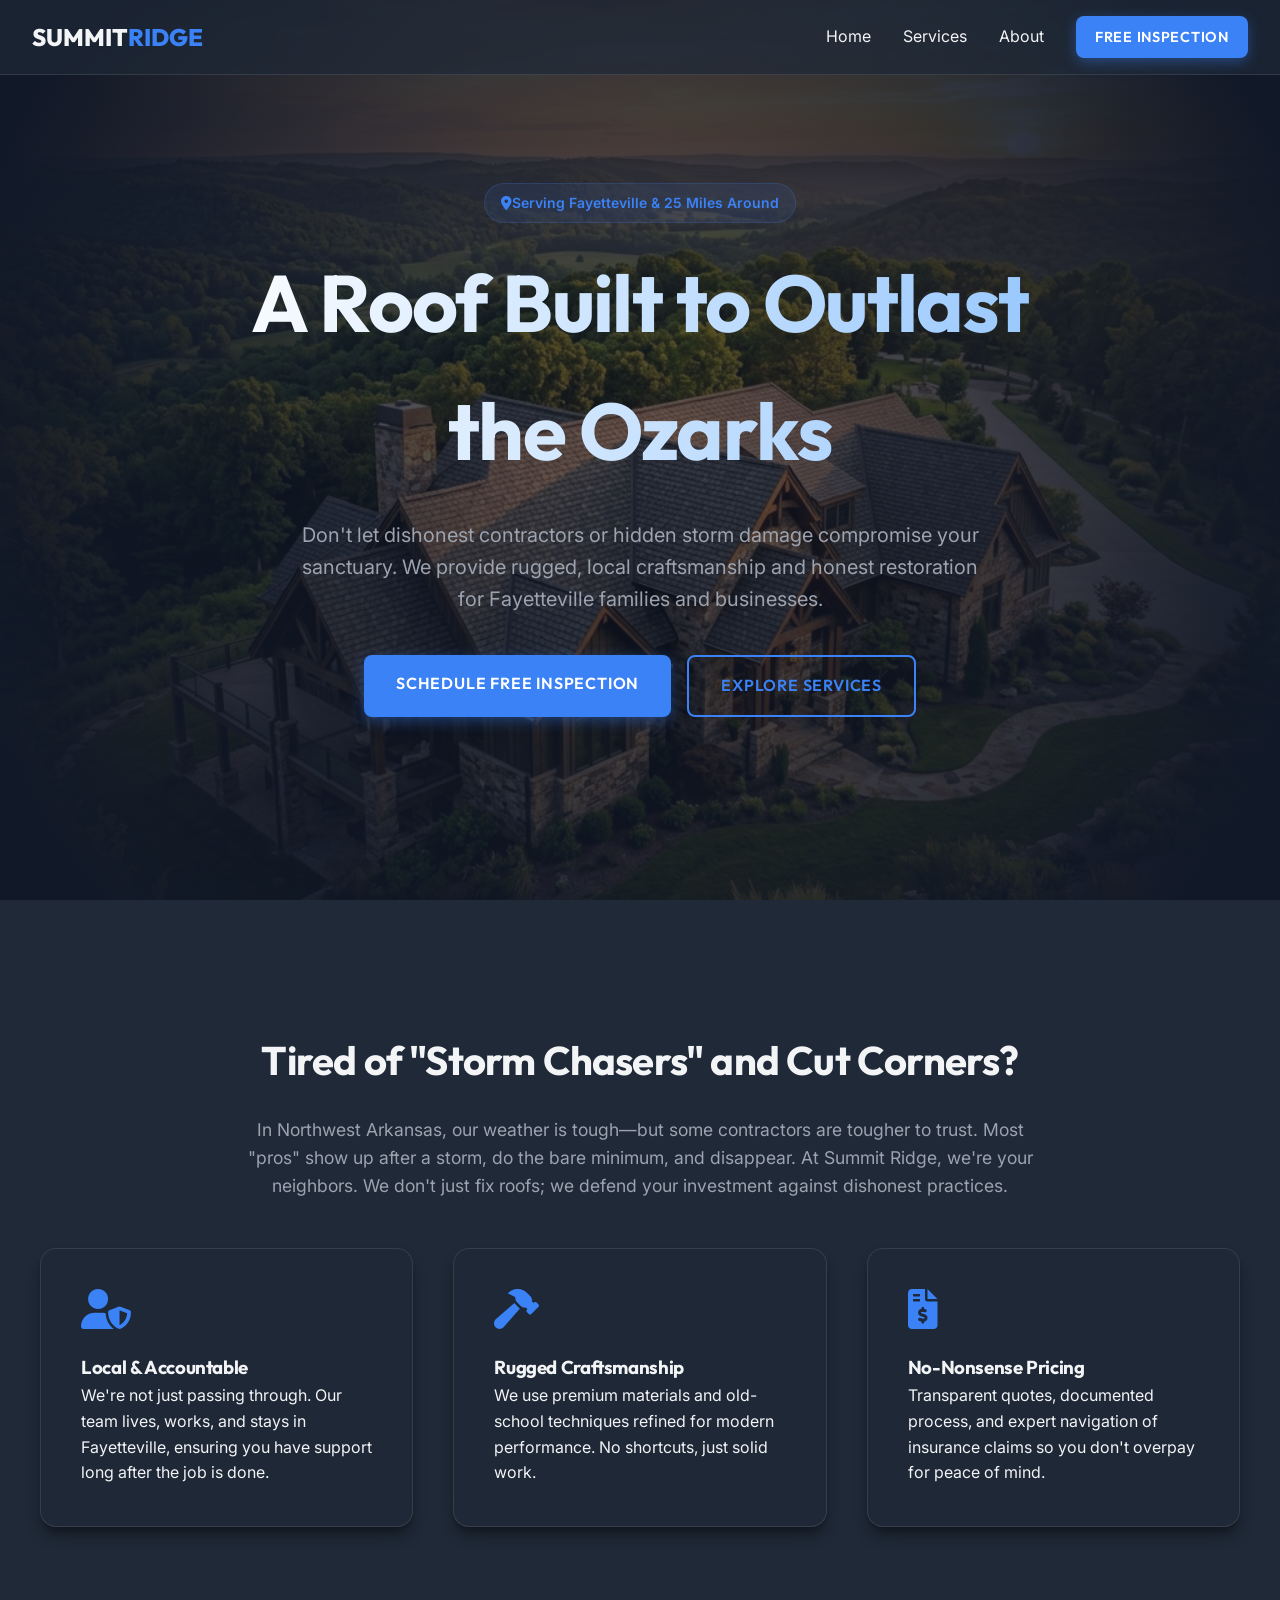
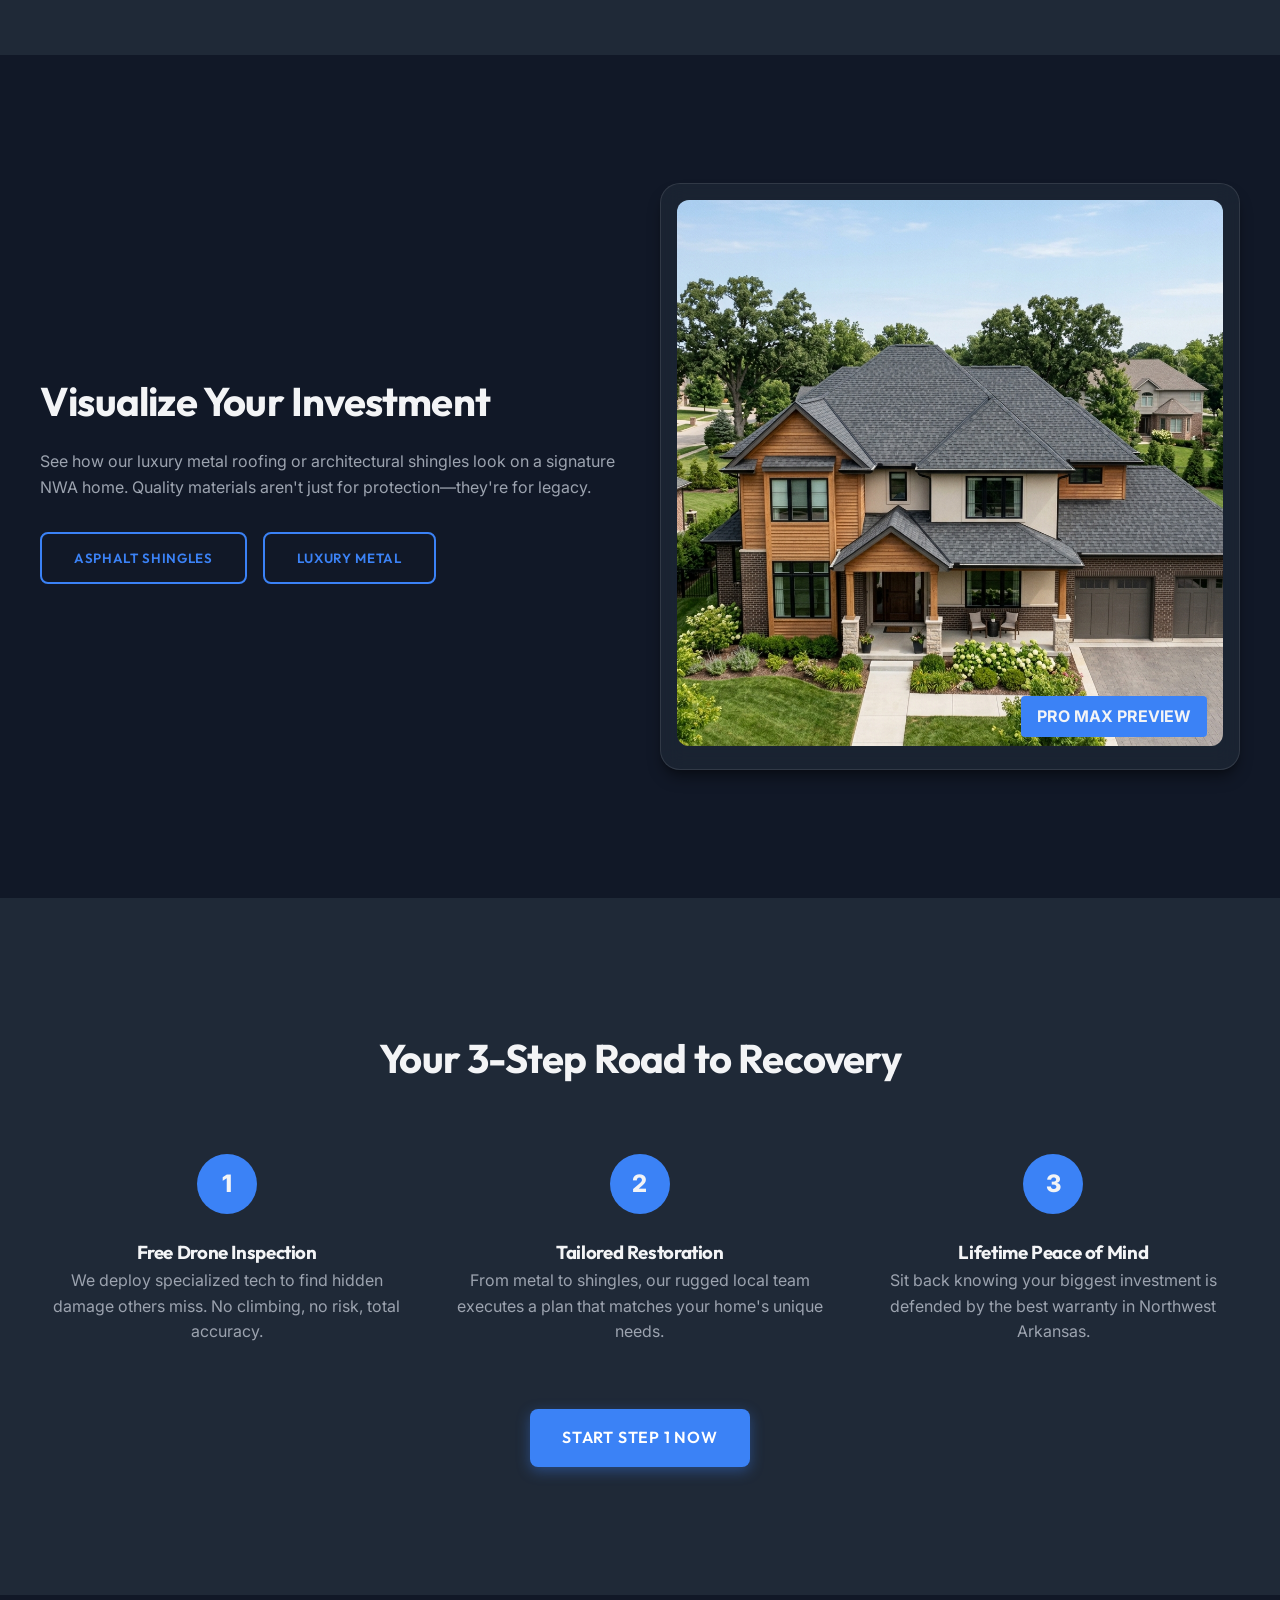
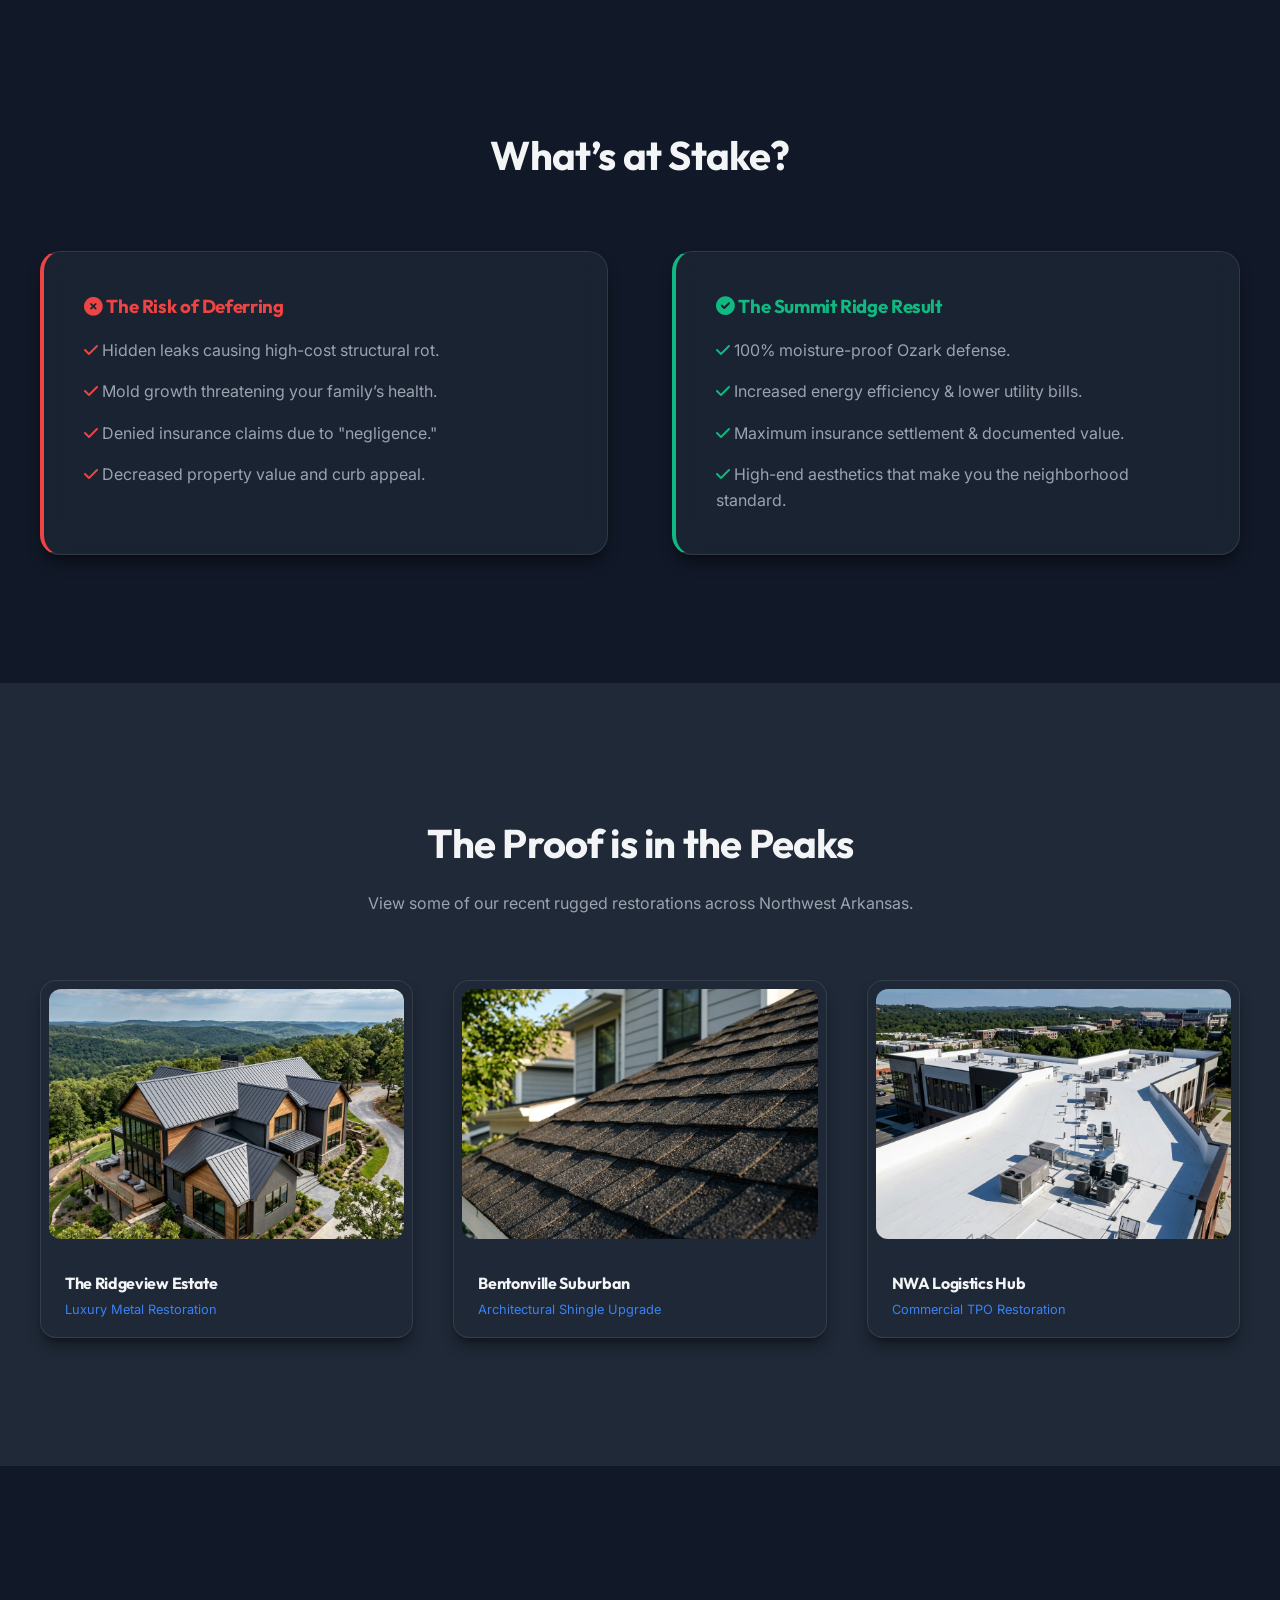
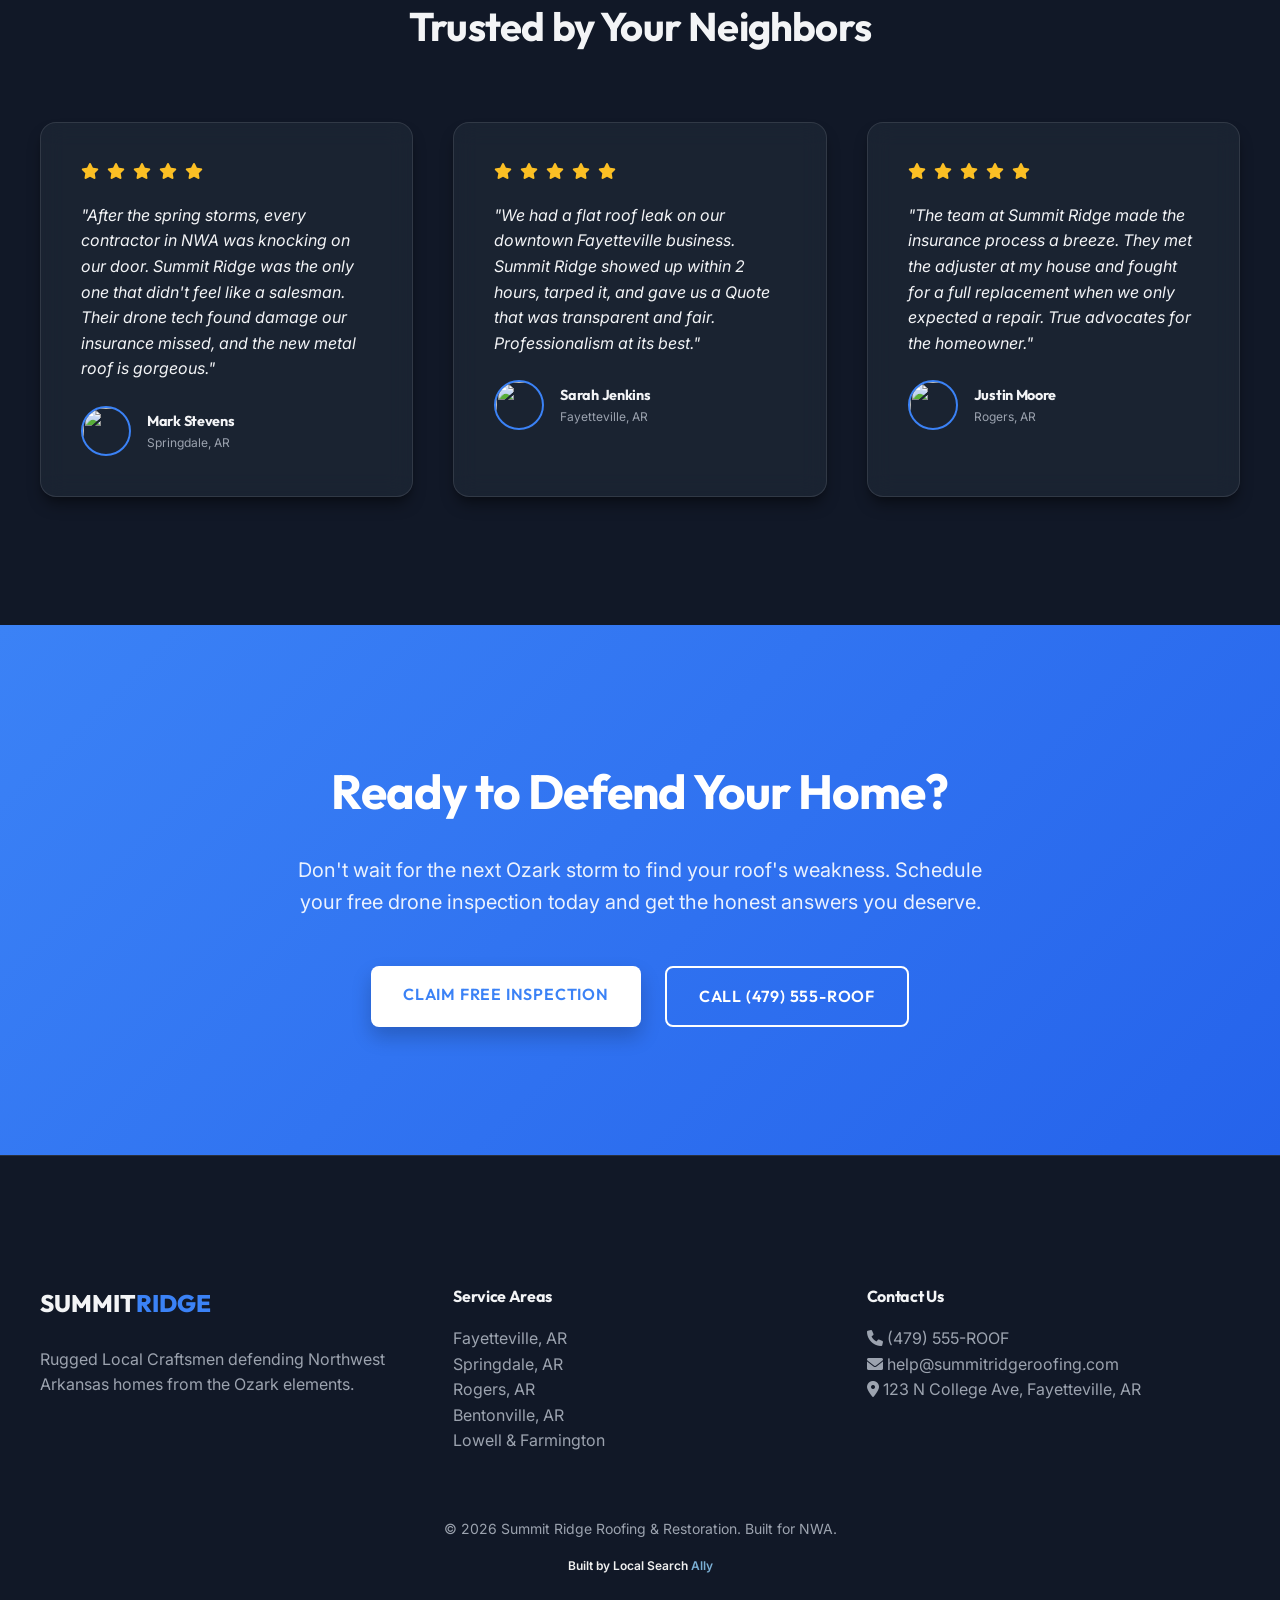
==== index.html @ 92f06efe "v1 of roofer demo site complete" ====
<!DOCTYPE html>
<html lang="en">
<head>
    <meta charset="UTF-8">
    <meta name="viewport" content="width=device-width, initial-scale=1.0">
    <title>Summit Ridge Roofing & Restoration | Fayetteville AR Professional Roofing</title>
    <meta name="description" content="Premium roofing services in Fayetteville, AR. Specialized in residential repair, luxury metal roofing, and emergency storm restoration. Local, rugged craftsmanship you can trust.">
    <link rel="stylesheet" href="css/index.css">
    <!-- Font Awesome for icons -->
    <link rel="stylesheet" href="https://cdnjs.cloudflare.com/ajax/libs/font-awesome/6.0.0/css/all.min.css">
</head>
<body>

    <!-- Navigation -->
    <nav class="glass-nav">
        <div class="logo" style="font-family: 'Outfit'; font-size: 1.5rem; font-weight: 800; color: var(--text-main);">
            SUMMIT<span style="color: var(--accent);">RIDGE</span>
        </div>
        <div class="nav-links" style="display: flex; gap: 2rem; align-items: center;">
            <a href="index.html" class="active">Home</a>
            <a href="services.html">Services</a>
            <a href="about.html">About</a>
            <a href="contact.html" class="btn btn-primary" style="padding: 0.6rem 1.2rem; font-size: 0.9rem;">Free Inspection</a>
        </div>
    </nav>

    <!-- Hero Section -->
    <header class="hero">
        <div class="hero-overlay"></div>
        <!-- Placeholder for generated hero image -->
        <img src="images/hero-roofing.jpg" alt="Fayetteville Roofing Service" class="hero-bg">
        
        <div class="hero-content reveal">
            <div class="geo-badge"><i class="fas fa-location-dot"></i> Serving Fayetteville & 25 Miles Around</div>
            <h1 class="hero-title">A Roof Built to Outlast the Ozarks</h1>
            <p class="hero-subtitle">Don't let dishonest contractors or hidden storm damage compromise your sanctuary. We provide rugged, local craftsmanship and honest restoration for Fayetteville families and businesses.</p>
            <div style="display: flex; gap: 1rem; justify-content: center;">
                <a href="contact.html" class="btn btn-primary">Schedule Free Inspection</a>
                <a href="services.html" class="btn btn-outline">Explore Services</a>
            </div>
        </div>
    </header>

    <!-- The Villain Section -->
    <section class="section" style="background: var(--secondary);">
        <div class="container reveal">
            <div style="text-align: center; max-width: 800px; margin: 0 auto;">
                <h2 style="font-size: 2.5rem; margin-bottom: 1.5rem;">Tired of "Storm Chasers" and Cut Corners?</h2>
                <p style="color: var(--text-muted); font-size: 1.1rem; margin-bottom: 3rem;">In Northwest Arkansas, our weather is tough—but some contractors are tougher to trust. Most "pros" show up after a storm, do the bare minimum, and disappear. At Summit Ridge, we're your neighbors. We don't just fix roofs; we defend your investment against dishonest practices.</p>
            </div>
            
            <div class="grid grid-3">
                <div class="card glass">
                    <i class="fas fa-user-shield card-icon"></i>
                    <h3>Local & Accountable</h3>
                    <p>We're not just passing through. Our team lives, works, and stays in Fayetteville, ensuring you have support long after the job is done.</p>
                </div>
                <div class="card glass">
                    <i class="fas fa-hammer card-icon"></i>
                    <h3>Rugged Craftsmanship</h3>
                    <p>We use premium materials and old-school techniques refined for modern performance. No shortcuts, just solid work.</p>
                </div>
                <div class="card glass">
                    <i class="fas fa-file-invoice-dollar card-icon"></i>
                    <h3>No-Nonsense Pricing</h3>
                    <p>Transparent quotes, documented process, and expert navigation of insurance claims so you don't overpay for peace of mind.</p>
                </div>
            </div>
        </div>
    </section>

    <!-- Interactive Visualizer Placeholder -->
    <section class="section">
        <div class="container reveal">
            <div class="grid" style="grid-template-columns: 1fr 1fr; align-items: center;">
                <div>
                    <h2 style="font-size: 2.5rem; margin-bottom: 1rem;">Visualize Your Investment</h2>
                    <p style="margin-bottom: 2rem; color: var(--text-muted);">See how our luxury metal roofing or architectural shingles look on a signature NWA home. Quality materials aren't just for protection—they're for legacy.</p>
                    <div style="display: flex; gap: 1rem;">
                        <button class="btn btn-outline visualizer-slot" data-type="shingle">Asphalt Shingles</button>
                        <button class="btn btn-outline visualizer-slot" data-type="metal">Luxury Metal</button>
                    </div>
                </div>
                <div class="glass" style="padding: 1rem; border-radius: 20px; position: relative; overflow: hidden;">
                    <img src="images/roof-visualizer-base.jpg" alt="Roof Visualizer" class="visualizer-img" style="width: 100%; border-radius: 12px; transition: var(--transition);">
                    <div style="position: absolute; bottom: 2rem; right: 2rem; padding: 0.5rem 1rem; background: var(--accent); border-radius: 4px; font-weight: 700;">PRO MAX PREVIEW</div>
                </div>
            </div>
        </div>
    </section>

    <!-- The Plan Section -->
    <section class="section" style="background: var(--secondary);">
        <div class="container reveal">
            <h2 style="text-align: center; font-size: 2.5rem; margin-bottom: 4rem;">Your 3-Step Road to Recovery</h2>
            <div class="grid grid-3">
                <div style="text-align: center;">
                    <div style="width: 60px; height: 60px; background: var(--accent); border-radius: 50%; display: flex; align-items: center; justify-content: center; margin: 0 auto 1.5rem; font-size: 1.5rem; font-weight: 800;">1</div>
                    <h3>Free Drone Inspection</h3>
                    <p style="color: var(--text-muted);">We deploy specialized tech to find hidden damage others miss. No climbing, no risk, total accuracy.</p>
                </div>
                <div style="text-align: center;">
                    <div style="width: 60px; height: 60px; background: var(--accent); border-radius: 50%; display: flex; align-items: center; justify-content: center; margin: 0 auto 1.5rem; font-size: 1.5rem; font-weight: 800;">2</div>
                    <h3>Tailored Restoration</h3>
                    <p style="color: var(--text-muted);">From metal to shingles, our rugged local team executes a plan that matches your home's unique needs.</p>
                </div>
                <div style="text-align: center;">
                    <div style="width: 60px; height: 60px; background: var(--accent); border-radius: 50%; display: flex; align-items: center; justify-content: center; margin: 0 auto 1.5rem; font-size: 1.5rem; font-weight: 800;">3</div>
                    <h3>Lifetime Peace of Mind</h3>
                    <p style="color: var(--text-muted);">Sit back knowing your biggest investment is defended by the best warranty in Northwest Arkansas.</p>
                </div>
            </div>
            <div style="text-align: center; margin-top: 4rem;">
                <a href="contact.html" class="btn btn-primary">Start Step 1 Now</a>
            </div>
        </div>
    </section>

    <!-- The Stakes (Success vs. Failure) -->
    <section class="section">
        <div class="container reveal">
            <h2 style="text-align: center; font-size: 2.5rem; margin-bottom: 4rem;">What’s at Stake?</h2>
            <div class="grid" style="grid-template-columns: 1fr 1fr; gap: 4rem;">
                <div class="glass" style="padding: 2.5rem; border-radius: 20px; border-left: 4px solid #EF4444;">
                    <h3 style="color: #EF4444; margin-bottom: 1rem;"><i class="fas fa-circle-xmark"></i> The Risk of Deferring</h3>
                    <ul style="list-style: none; color: var(--text-muted); display: flex; flex-direction: column; gap: 1rem;">
                        <li><i class="fas fa-check" style="color: #EF4444;"></i> Hidden leaks causing high-cost structural rot.</li>
                        <li><i class="fas fa-check" style="color: #EF4444;"></i> Mold growth threatening your family’s health.</li>
                        <li><i class="fas fa-check" style="color: #EF4444;"></i> Denied insurance claims due to "negligence."</li>
                        <li><i class="fas fa-check" style="color: #EF4444;"></i> Decreased property value and curb appeal.</li>
                    </ul>
                </div>
                <div class="glass" style="padding: 2.5rem; border-radius: 20px; border-left: 4px solid #10B981;">
                    <h3 style="color: #10B981; margin-bottom: 1rem;"><i class="fas fa-circle-check"></i> The Summit Ridge Result</h3>
                    <ul style="list-style: none; color: var(--text-muted); display: flex; flex-direction: column; gap: 1rem;">
                        <li><i class="fas fa-check" style="color: #10B981;"></i> 100% moisture-proof Ozark defense.</li>
                        <li><i class="fas fa-check" style="color: #10B981;"></i> Increased energy efficiency & lower utility bills.</li>
                        <li><i class="fas fa-check" style="color: #10B981;"></i> Maximum insurance settlement & documented value.</li>
                        <li><i class="fas fa-check" style="color: #10B981;"></i> High-end aesthetics that make you the neighborhood standard.</li>
                    </ul>
                </div>
            </div>
        </div>
    </section>

    <!-- Project Gallery (Authority: Proof) -->
    <section class="section" id="gallery" style="background: var(--secondary);">
        <div class="container reveal">
            <h2 style="text-align: center; font-size: 2.5rem; margin-bottom: 1rem;">The Proof is in the Peaks</h2>
            <p style="text-align: center; color: var(--text-muted); margin-bottom: 4rem;">View some of our recent rugged restorations across Northwest Arkansas.</p>
            <div class="grid grid-3">
                <div class="glass" style="padding: 0.5rem; border-radius: 16px; overflow: hidden;">
                    <img src="images/gallery-1.jpg" alt="Luxury Metal Project" style="width: 100%; height: 250px; object-fit: cover; border-radius: 12px; margin-bottom: 1rem;">
                    <div style="padding: 0.5rem 1rem;">
                        <h4 style="margin-bottom: 0.25rem;">The Ridgeview Estate</h4>
                        <p style="font-size: 0.8rem; color: var(--accent);">Luxury Metal Restoration</p>
                    </div>
                </div>
                <div class="glass" style="padding: 0.5rem; border-radius: 16px; overflow: hidden;">
                    <img src="images/gallery-2.jpg" alt="Architectural Shingle Project" style="width: 100%; height: 250px; object-fit: cover; border-radius: 12px; margin-bottom: 1rem;">
                    <div style="padding: 0.5rem 1rem;">
                        <h4 style="margin-bottom: 0.25rem;">Bentonville Suburban</h4>
                        <p style="font-size: 0.8rem; color: var(--accent);">Architectural Shingle Upgrade</p>
                    </div>
                </div>
                <div class="glass" style="padding: 0.5rem; border-radius: 16px; overflow: hidden;">
                    <img src="images/gallery-3.jpg" alt="Commercial TPO Project" style="width: 100%; height: 250px; object-fit: cover; border-radius: 12px; margin-bottom: 1rem;">
                    <div style="padding: 0.5rem 1rem;">
                        <h4 style="margin-bottom: 0.25rem;">NWA Logistics Hub</h4>
                        <p style="font-size: 0.8rem; color: var(--accent);">Commercial TPO Restoration</p>
                    </div>
                </div>
            </div>
        </div>
    </section>

    <!-- Testimonials (Authority: Social Proof) -->
    <section class="section">
        <div class="container reveal">
            <h2 style="text-align: center; font-size: 2.5rem; margin-bottom: 4rem;">Trusted by Your Neighbors</h2>
            <div class="grid grid-3">
                <div class="card glass">
                    <div style="display: flex; gap: 0.5rem; color: #FBBF24; margin-bottom: 1.5rem;">
                        <i class="fas fa-star"></i><i class="fas fa-star"></i><i class="fas fa-star"></i><i class="fas fa-star"></i><i class="fas fa-star"></i>
                    </div>
                    <p style="font-style: italic; margin-bottom: 1.5rem;">"After the spring storms, every contractor in NWA was knocking on our door. Summit Ridge was the only one that didn't feel like a salesman. Their drone tech found damage our insurance missed, and the new metal roof is gorgeous."</p>
                    <div style="display: flex; align-items: center; gap: 1rem;">
                        <img src="https://images.unsplash.com/photo-1507003211169-0a1dd7228f2d?w=100&h=100&fit=crop" style="width: 50px; height: 50px; border-radius: 50%; border: 2px solid var(--accent);">
                        <div>
                            <h4 style="font-size: 0.9rem;">Mark Stevens</h4>
                            <p style="font-size: 0.75rem; color: var(--text-muted);">Springdale, AR</p>
                        </div>
                    </div>
                </div>
                <div class="card glass">
                    <div style="display: flex; gap: 0.5rem; color: #FBBF24; margin-bottom: 1.5rem;">
                        <i class="fas fa-star"></i><i class="fas fa-star"></i><i class="fas fa-star"></i><i class="fas fa-star"></i><i class="fas fa-star"></i>
                    </div>
                    <p style="font-style: italic; margin-bottom: 1.5rem;">"We had a flat roof leak on our downtown Fayetteville business. Summit Ridge showed up within 2 hours, tarped it, and gave us a Quote that was transparent and fair. Professionalism at its best."</p>
                    <div style="display: flex; align-items: center; gap: 1rem;">
                        <img src="https://images.unsplash.com/photo-1494790108377-be9c29b29330?w=100&h=100&fit=crop" style="width: 50px; height: 50px; border-radius: 50%; border: 2px solid var(--accent);">
                        <div>
                            <h4 style="font-size: 0.9rem;">Sarah Jenkins</h4>
                            <p style="font-size: 0.75rem; color: var(--text-muted);">Fayetteville, AR</p>
                        </div>
                    </div>
                </div>
                <div class="card glass">
                    <div style="display: flex; gap: 0.5rem; color: #FBBF24; margin-bottom: 1.5rem;">
                        <i class="fas fa-star"></i><i class="fas fa-star"></i><i class="fas fa-star"></i><i class="fas fa-star"></i><i class="fas fa-star"></i>
                    </div>
                    <p style="font-style: italic; margin-bottom: 1.5rem;">"The team at Summit Ridge made the insurance process a breeze. They met the adjuster at my house and fought for a full replacement when we only expected a repair. True advocates for the homeowner."</p>
                    <div style="display: flex; align-items: center; gap: 1rem;">
                        <img src="https://images.unsplash.com/photo-1500648767791-00dcc994a43e?w=100&h=100&fit=crop" style="width: 50px; height: 50px; border-radius: 50%; border: 2px solid var(--accent);">
                        <div>
                            <h4 style="font-size: 0.9rem;">Justin Moore</h4>
                            <p style="font-size: 0.75rem; color: var(--text-muted);">Rogers, AR</p>
                        </div>
                    </div>
                </div>
            </div>
        </div>
    </section>

    <!-- Final CTA (The Direct Call to Action) -->
    <section class="section" style="background: linear-gradient(135deg, var(--accent) 0%, var(--accent-hover) 100%); text-align: center;">
        <div class="container reveal">
            <h2 style="font-size: 3rem; margin-bottom: 1.5rem; color: white;">Ready to Defend Your Home?</h2>
            <p style="font-size: 1.25rem; color: rgba(255,255,255,0.9); margin-bottom: 3rem; max-width: 700px; margin-left: auto; margin-right: auto;">Don't wait for the next Ozark storm to find your roof's weakness. Schedule your free drone inspection today and get the honest answers you deserve.</p>
            <div style="display: flex; gap: 1.5rem; justify-content: center; flex-wrap: wrap;">
                <a href="contact.html" class="btn btn-primary" style="background: white; color: var(--accent); border: none; box-shadow: 0 10px 20px rgba(0,0,0,0.2);">Claim Free Inspection</a>
                <a href="tel:4795557663" class="btn btn-outline" style="border-color: white; color: white;">Call (479) 555-ROOF</a>
            </div>
        </div>
    </section>

    <!-- Footer / Local SEO -->
    <footer class="section" style="padding-bottom: 2rem; border-top: 1px solid var(--glass-border);">
        <div class="container">
            <div class="grid grid-3" style="margin-bottom: 4rem;">
                <div>
                    <div class="logo" style="font-family: 'Outfit'; font-size: 1.5rem; font-weight: 800; margin-bottom: 1.5rem;">
                        SUMMIT<span style="color: var(--accent);">RIDGE</span>
                    </div>
                    <p style="color: var(--text-muted);">Rugged Local Craftsmen defending Northwest Arkansas homes from the Ozark elements.</p>
                </div>
                <div>
                    <h4>Service Areas</h4>
                    <ul style="list-style: none; color: var(--text-muted); margin-top: 1rem;">
                        <li>Fayetteville, AR</li>
                        <li>Springdale, AR</li>
                        <li>Rogers, AR</li>
                        <li>Bentonville, AR</li>
                        <li>Lowell & Farmington</li>
                    </ul>
                </div>
                <div>
                    <h4>Contact Us</h4>
                    <ul style="list-style: none; color: var(--text-muted); margin-top: 1rem;">
                        <li><i class="fas fa-phone"></i> (479) 555-ROOF</li>
                        <li><i class="fas fa-envelope"></i> help@summitridgeroofing.com</li>
                        <li><i class="fas fa-map-marker-alt"></i> 123 N College Ave, Fayetteville, AR</li>
                    </ul>
                </div>
            </div>
            <div style="text-align: center; color: var(--text-muted); font-size: 0.875rem; margin-top: 2rem;">
                &copy; 2026 Summit Ridge Roofing & Restoration. Built for NWA.
            </div>
            <div style="text-align: center; margin-top: 1rem; font-size: 0.75rem;">
                <a href="https://localsearchally.com" target="_blank" style="color: #f0f0f0; font-weight: 600;">Built by Local Search <span style="color: #7bafd4;">Ally</span></a>
            </div>
        </div>
    </footer>

    <script src="js/script.js"></script>
</body>
</html>
---- css/index.css ----
@import url('https://fonts.googleapis.com/css2?family=Inter:wght@400;500;600&family=Outfit:wght@600;700;800&display=swap');

:root {
  --primary: #111827;
  --secondary: #1F2937;
  --accent: #3B82F6;
  --accent-hover: #2563EB;
  --text-main: #F3F4F6;
  --text-muted: #9CA3AF;
  --glass-bg: rgba(31, 41, 55, 0.7);
  --glass-border: rgba(255, 255, 255, 0.1);
  --gradient: linear-gradient(135deg, #111827 0%, #1F2937 100%);
  --shadow-lg: 0 10px 15px -3px rgba(0, 0, 0, 0.4), 0 4px 6px -2px rgba(0, 0, 0, 0.2);
  --transition: all 0.3s cubic-bezier(0.4, 0, 0.2, 1);
}

* {
  margin: 0;
  padding: 0;
  box-sizing: border-box;
  -webkit-font-smoothing: antialiased;
}

body {
  font-family: 'Inter', sans-serif;
  background-color: var(--primary);
  color: var(--text-main);
  line-height: 1.6;
  overflow-x: hidden;
}

h1, h2, h3, h4, h5, h6 {
  font-family: 'Outfit', sans-serif;
  font-weight: 700;
  letter-spacing: -0.02em;
}

/* Glassmorphism Styles */
.glass {
  background: var(--glass-bg);
  backdrop-filter: blur(12px);
  -webkit-backdrop-filter: blur(12px);
  border: 1px solid var(--glass-border);
  box-shadow: var(--shadow-lg);
}

.glass-nav {
  position: fixed;
  top: 0;
  left: 0;
  width: 100%;
  z-index: 1000;
  padding: 1rem 2rem;
  display: flex;
  justify-content: space-between;
  align-items: center;
  border-bottom: 1px solid var(--glass-border);
}

/* Typography & Links */
a {
  text-decoration: none;
  color: inherit;
  transition: var(--transition);
}

.btn {
  display: inline-block;
  padding: 1rem 2rem;
  border-radius: 8px;
  font-weight: 600;
  cursor: pointer;
  transition: var(--transition);
  text-transform: uppercase;
  letter-spacing: 0.05em;
  font-family: 'Outfit', sans-serif;
}

.btn-primary {
  background-color: var(--accent);
  color: white;
  border: none;
  box-shadow: 0 4px 14px 0 rgba(59, 130, 246, 0.39);
}

.btn-primary:hover {
  background-color: var(--accent-hover);
  transform: translateY(-2px);
  box-shadow: 0 6px 20px rgba(59, 130, 246, 0.45);
}

.btn-outline {
  background: transparent;
  border: 2px solid var(--accent);
  color: var(--accent);
}

.btn-outline:hover {
  background: var(--accent);
  color: white;
}

/* Hero Section */
.hero {
  min-height: 100vh;
  display: flex;
  align-items: center;
  justify-content: center;
  position: relative;
  padding: 4rem 2rem;
  overflow: hidden;
}

.hero-overlay {
  position: absolute;
  top: 0;
  left: 0;
  width: 100%;
  height: 100%;
  background: radial-gradient(circle at center, transparent 0%, var(--primary) 90%);
  z-index: 1;
}

.hero-bg {
  position: absolute;
  top: 0;
  left: 0;
  width: 100%;
  height: 100%;
  object-fit: cover;
  opacity: 0.4;
  z-index: 0;
}

.hero-content {
  position: relative;
  z-index: 2;
  text-align: center;
  max-width: 900px;
}

.hero-title {
  font-size: clamp(3rem, 8vw, 5rem);
  margin-bottom: 1.5rem;
  background: linear-gradient(to right, #FFFFFF, #93C5FD);
  -webkit-background-clip: text;
  -webkit-text-fill-color: transparent;
}

.hero-subtitle {
  font-size: 1.25rem;
  color: var(--text-muted);
  margin-bottom: 2.5rem;
  max-width: 700px;
  margin-left: auto;
  margin-right: auto;
}

/* Section Styling */
.section {
  padding: 8rem 2rem;
}

.container {
  max-width: 1200px;
  margin: 0 auto;
}

.grid {
  display: grid;
  gap: 2.5rem;
}

.grid-3 { grid-template-columns: repeat(auto-fit, minmax(300px, 1fr)); }

/* Service Cards */
.card {
  padding: 2.5rem;
  border-radius: 16px;
  transition: var(--transition);
}

.card:hover {
  transform: translateY(-10px);
  border-color: var(--accent);
}

.card-icon {
  font-size: 2.5rem;
  color: var(--accent);
  margin-bottom: 1.5rem;
}

/* Utility Classes */
.reveal {
  opacity: 0;
  transform: translateY(30px);
  transition: opacity 0.8s ease-out, transform 0.8s ease-out;
}

.reveal.active {
  opacity: 1;
  transform: translateY(0);
}

/* Geo/SEO Badges */
.geo-badge {
  display: inline-flex;
  align-items: center;
  padding: 0.5rem 1rem;
  background: rgba(59, 130, 246, 0.1);
  border: 1px solid rgba(59, 130, 246, 0.2);
  border-radius: 100px;
  color: var(--accent);
  font-size: 0.875rem;
  font-weight: 600;
  margin-bottom: 1rem;
}

/* Responsive Fixes */
@media (max-width: 768px) {
  .glass-nav {
    padding: 1rem;
  }
  .section {
    padding: 4rem 1rem;
  }
}
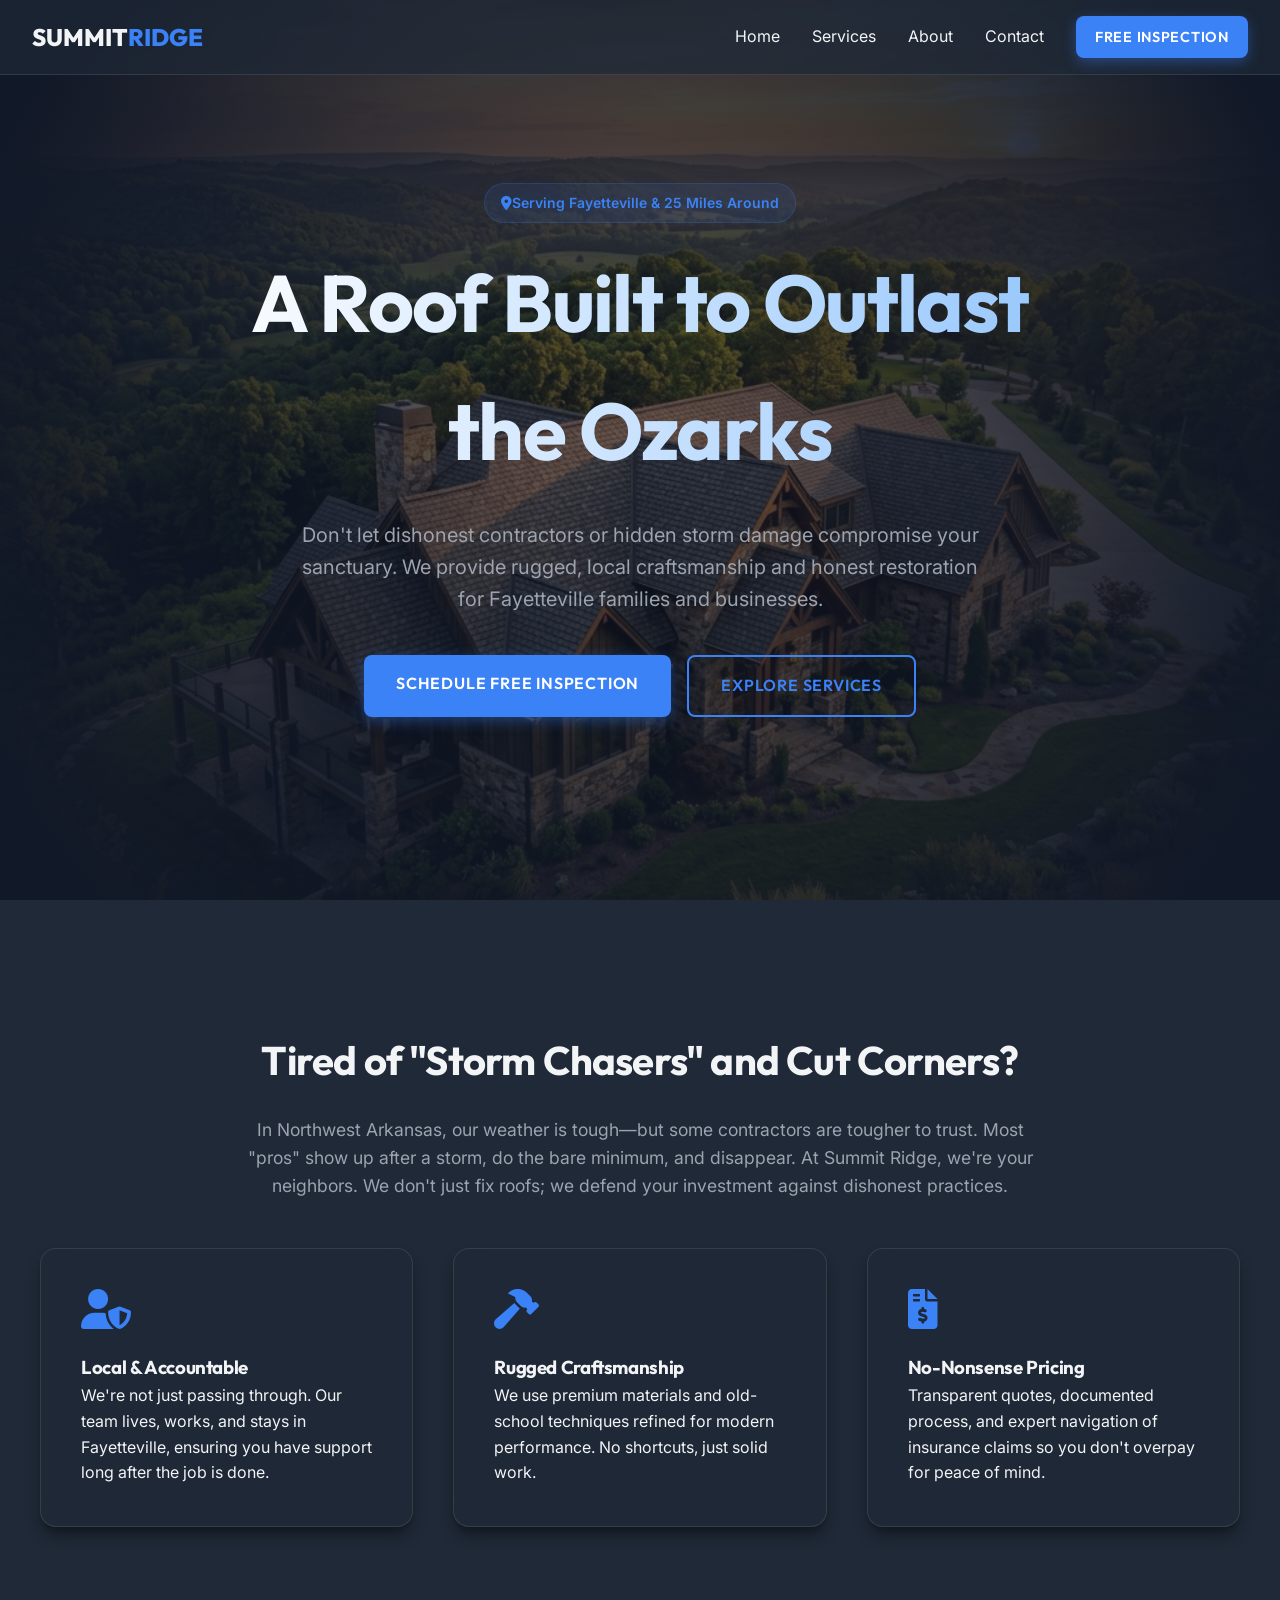
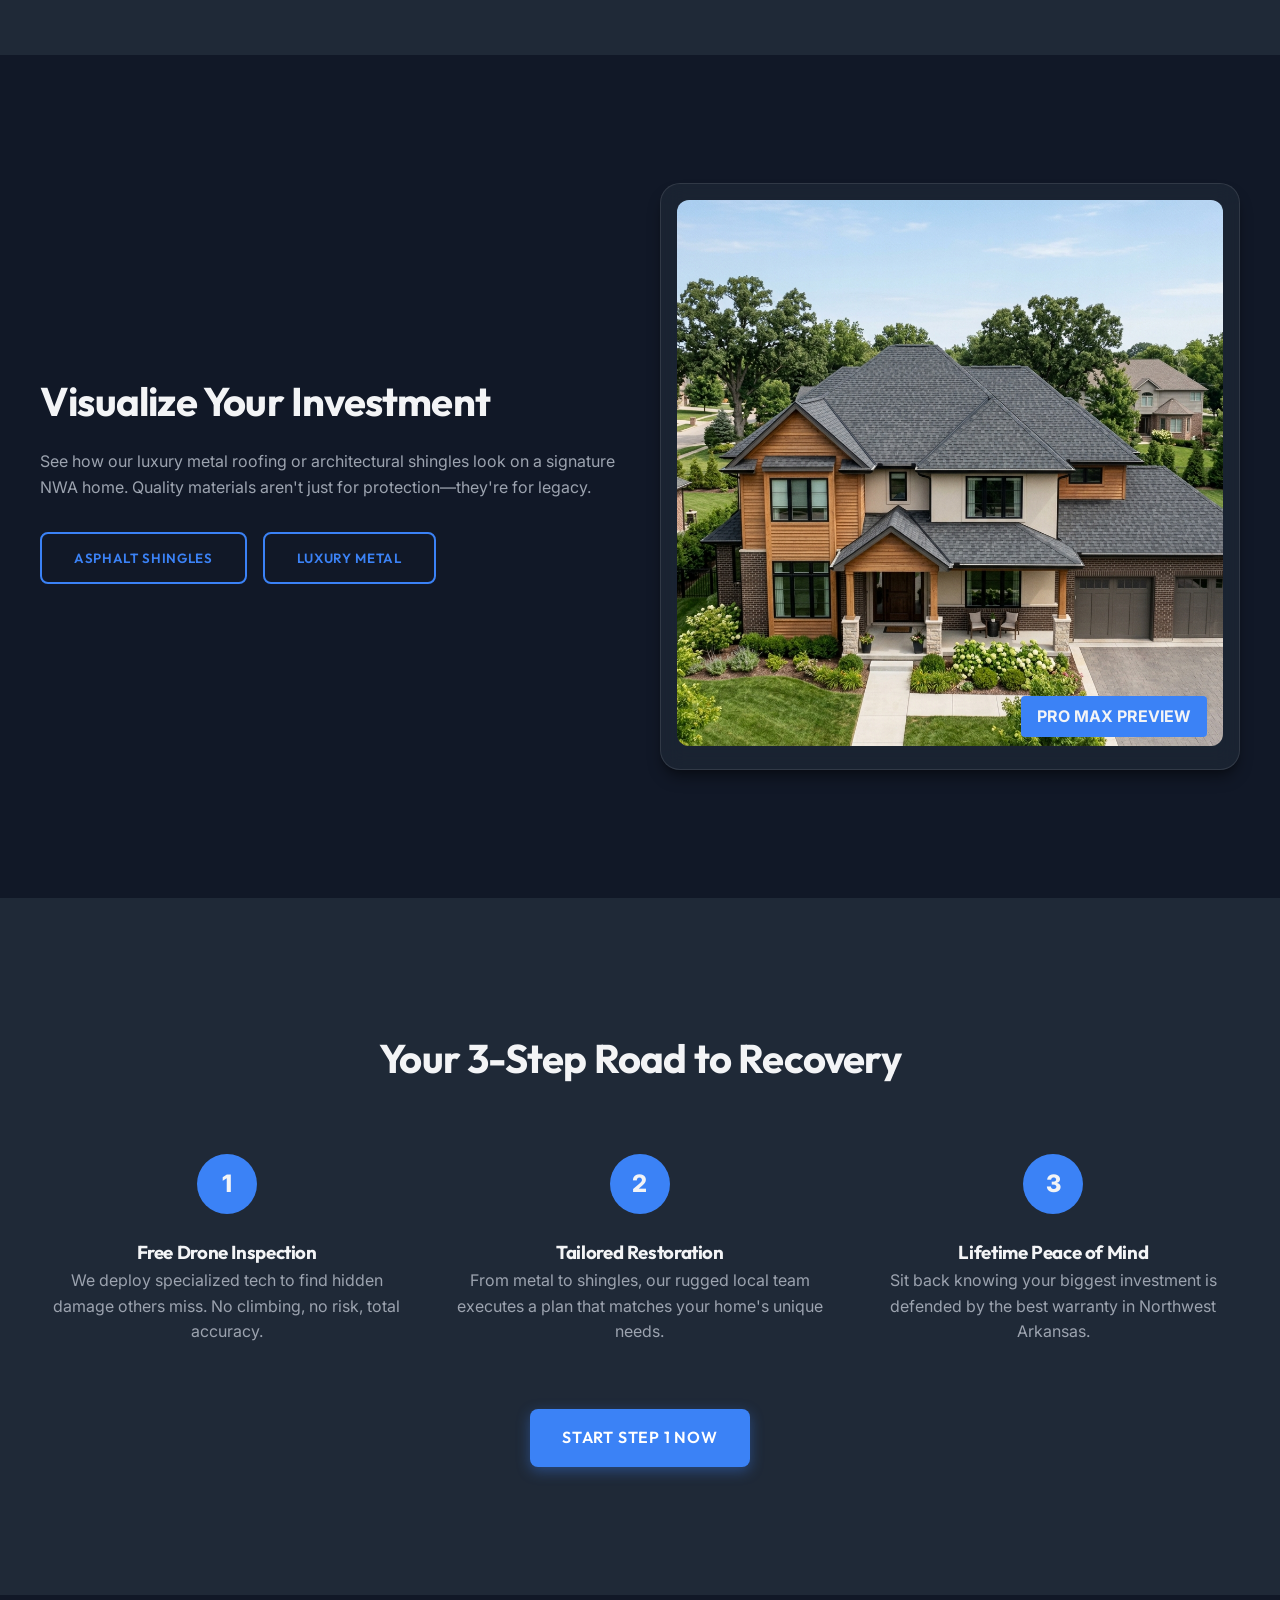
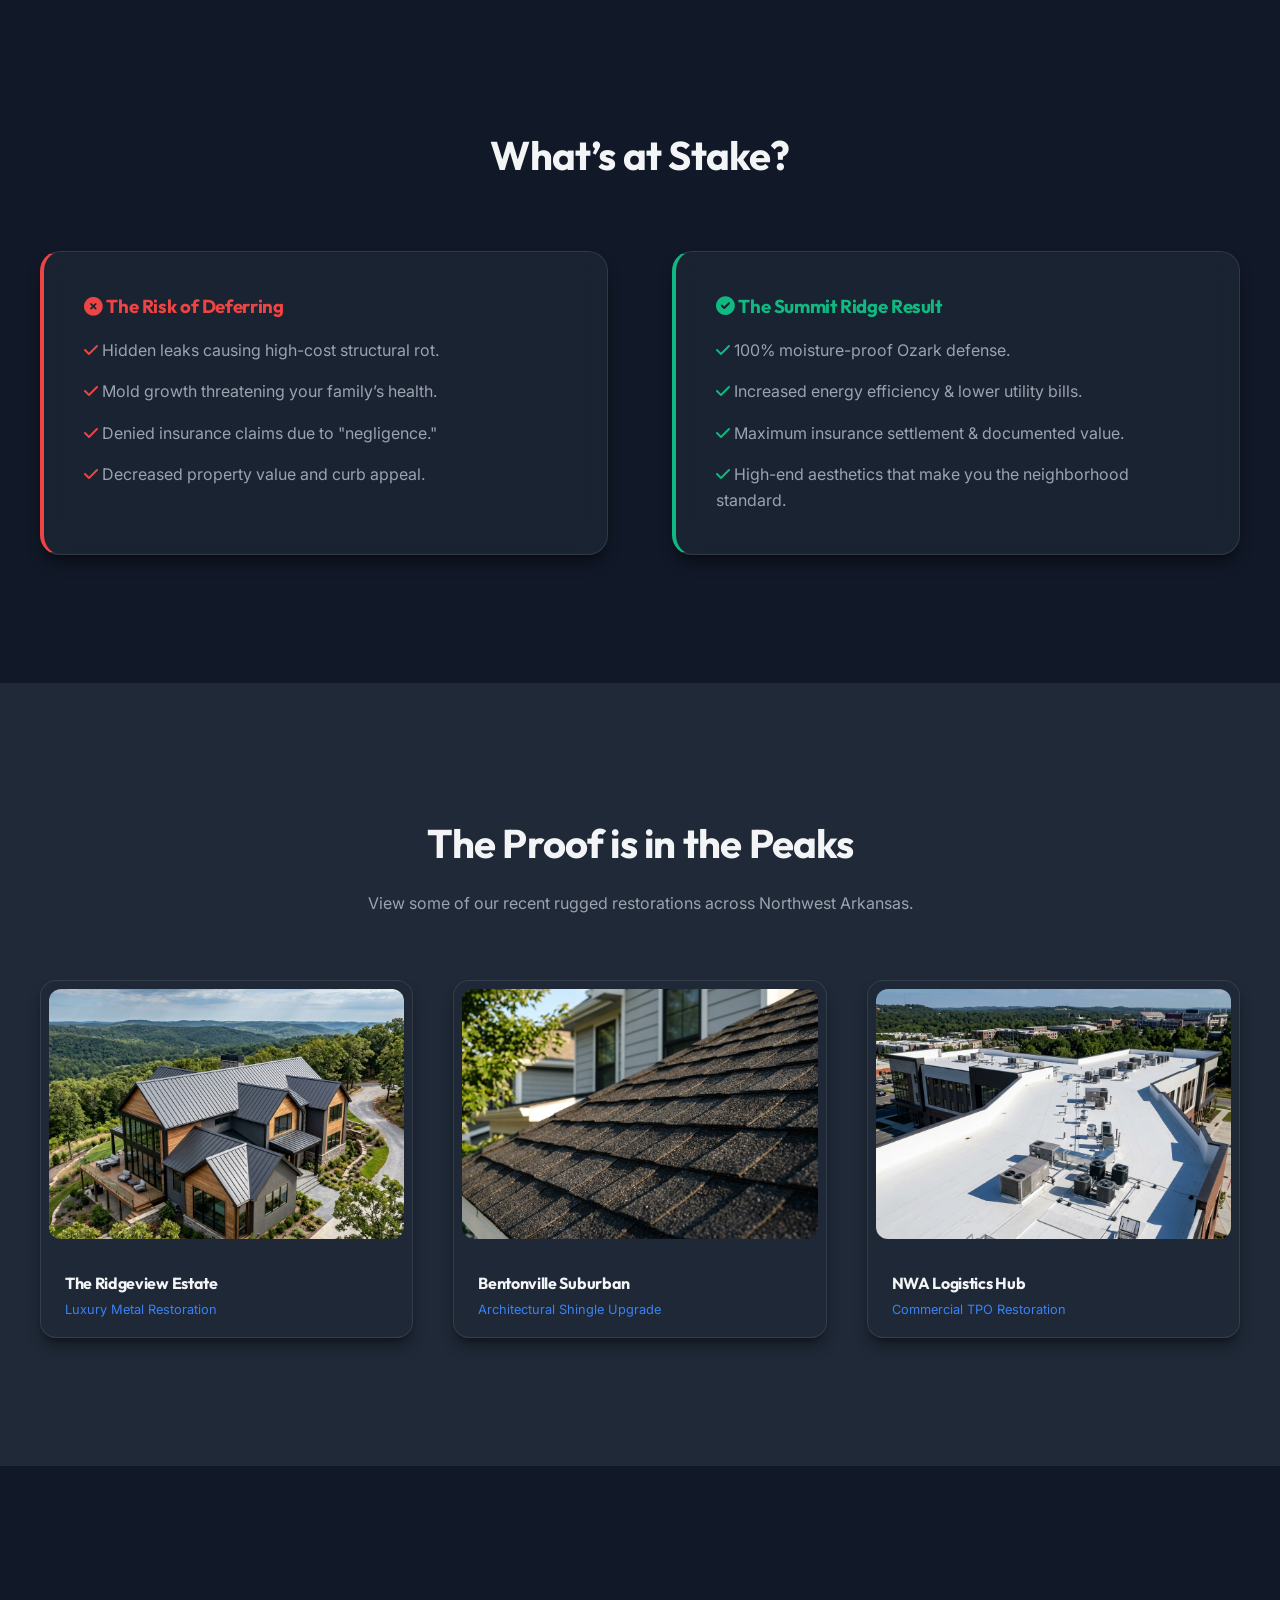
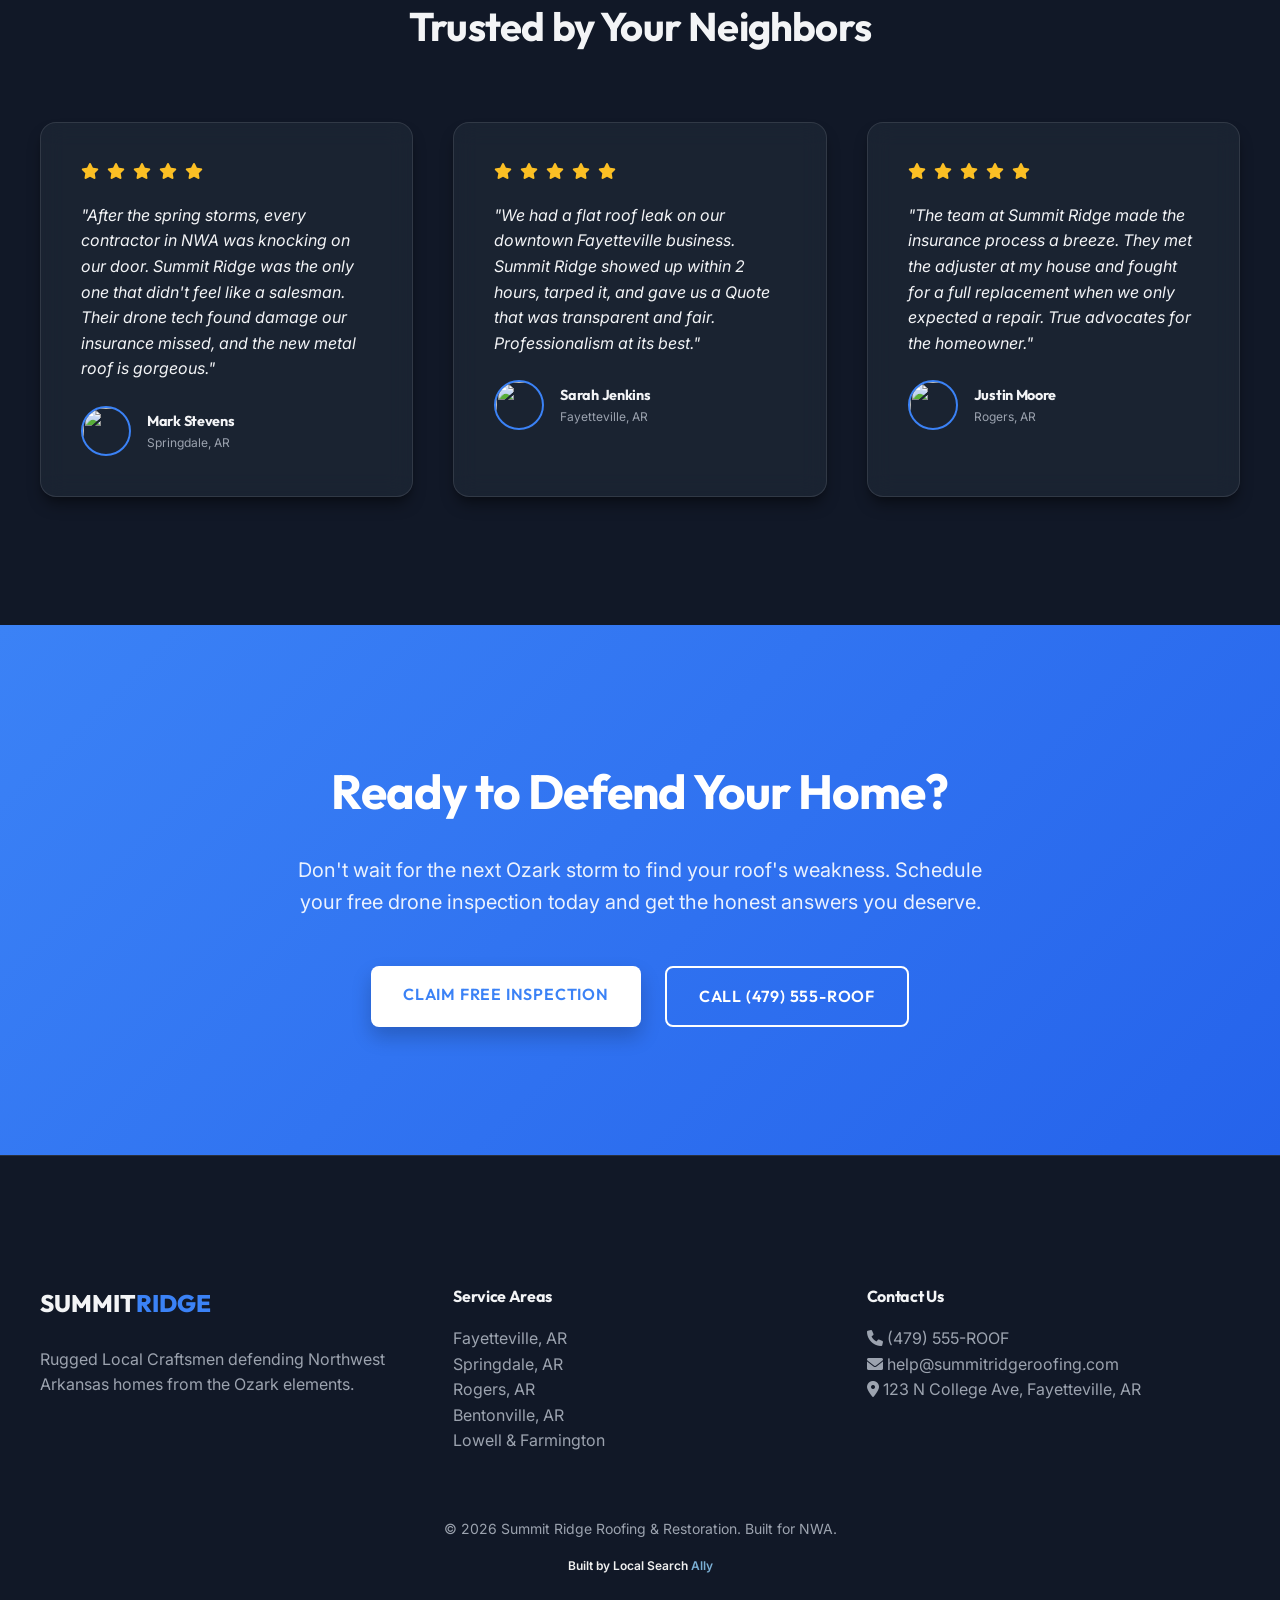
==== commit 1d7a8459: "add CTAs and contact page" ====
--- a/index.html
+++ b/index.html
@@ -20,6 +20,7 @@
             <a href="index.html" class="active">Home</a>
             <a href="services.html">Services</a>
             <a href="about.html">About</a>
+            <a href="contact.html">Contact</a>
             <a href="contact.html" class="btn btn-primary" style="padding: 0.6rem 1.2rem; font-size: 0.9rem;">Free Inspection</a>
         </div>
     </nav>
